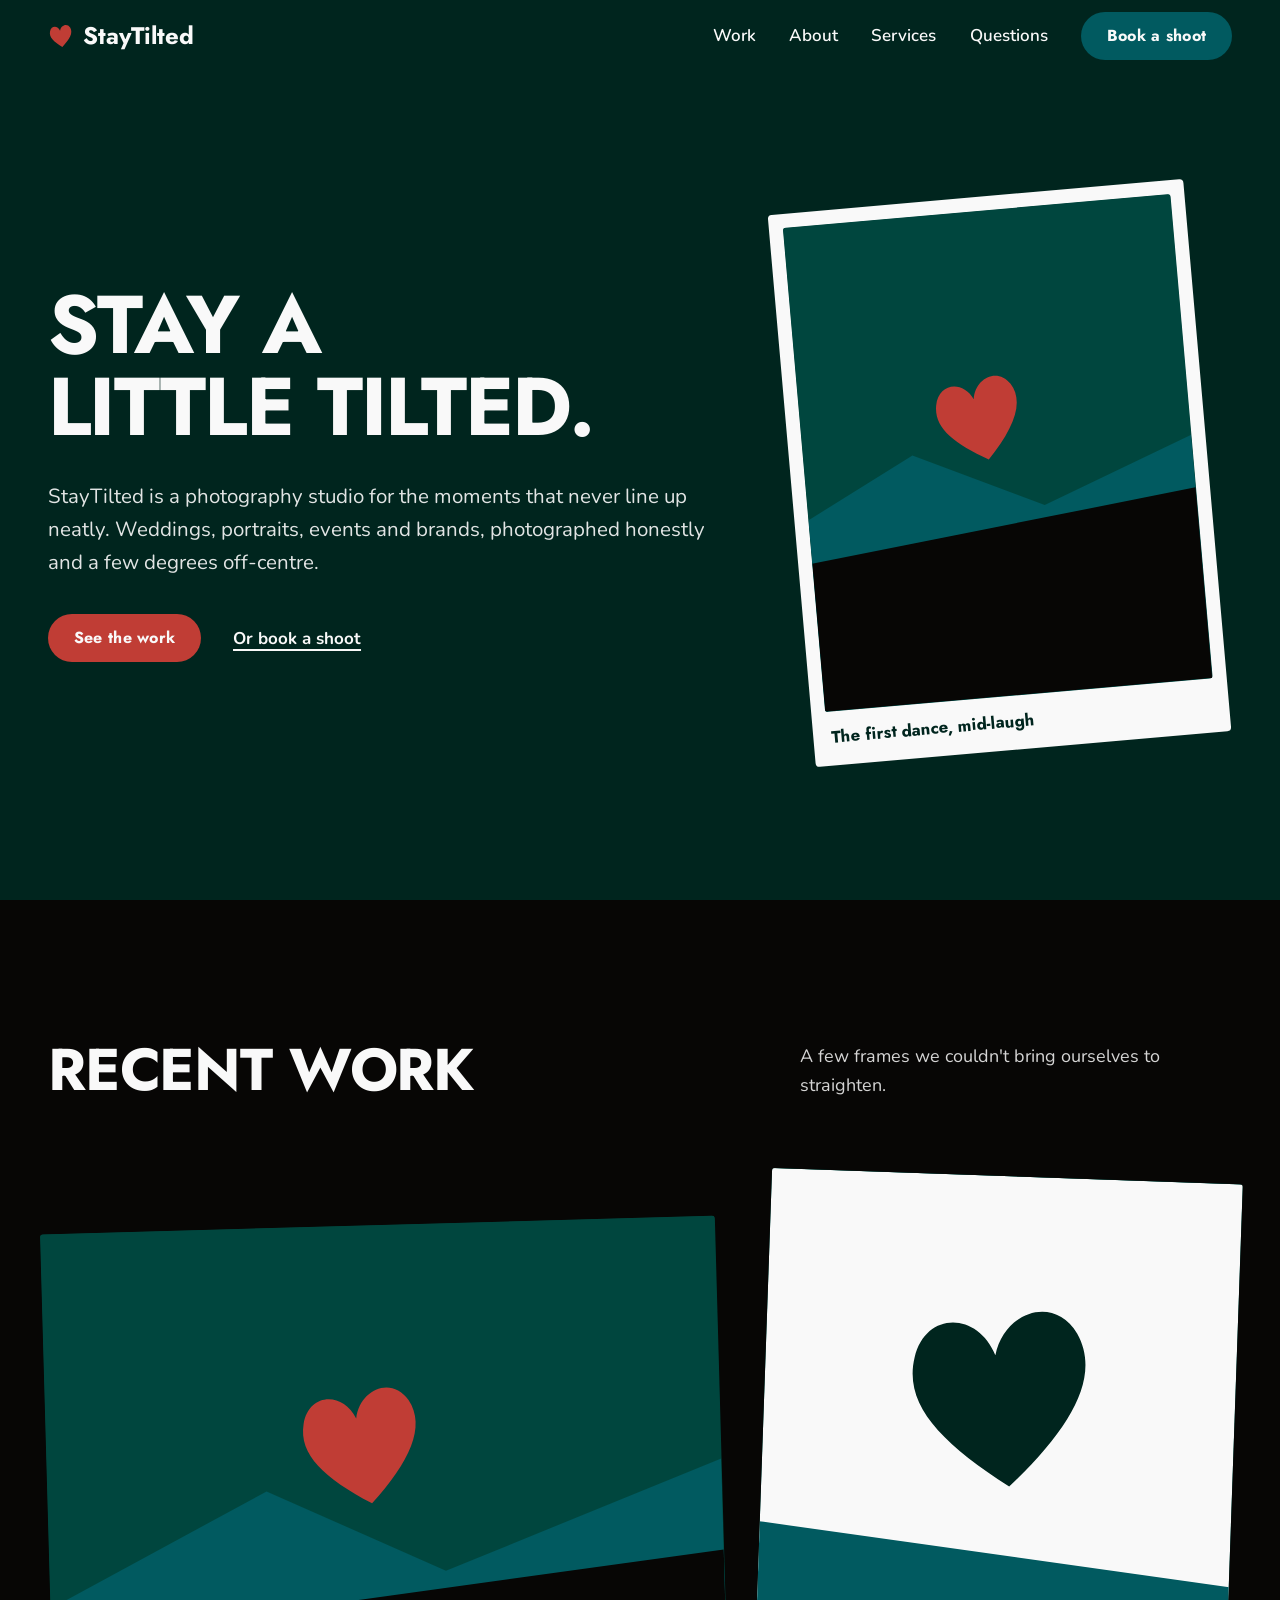
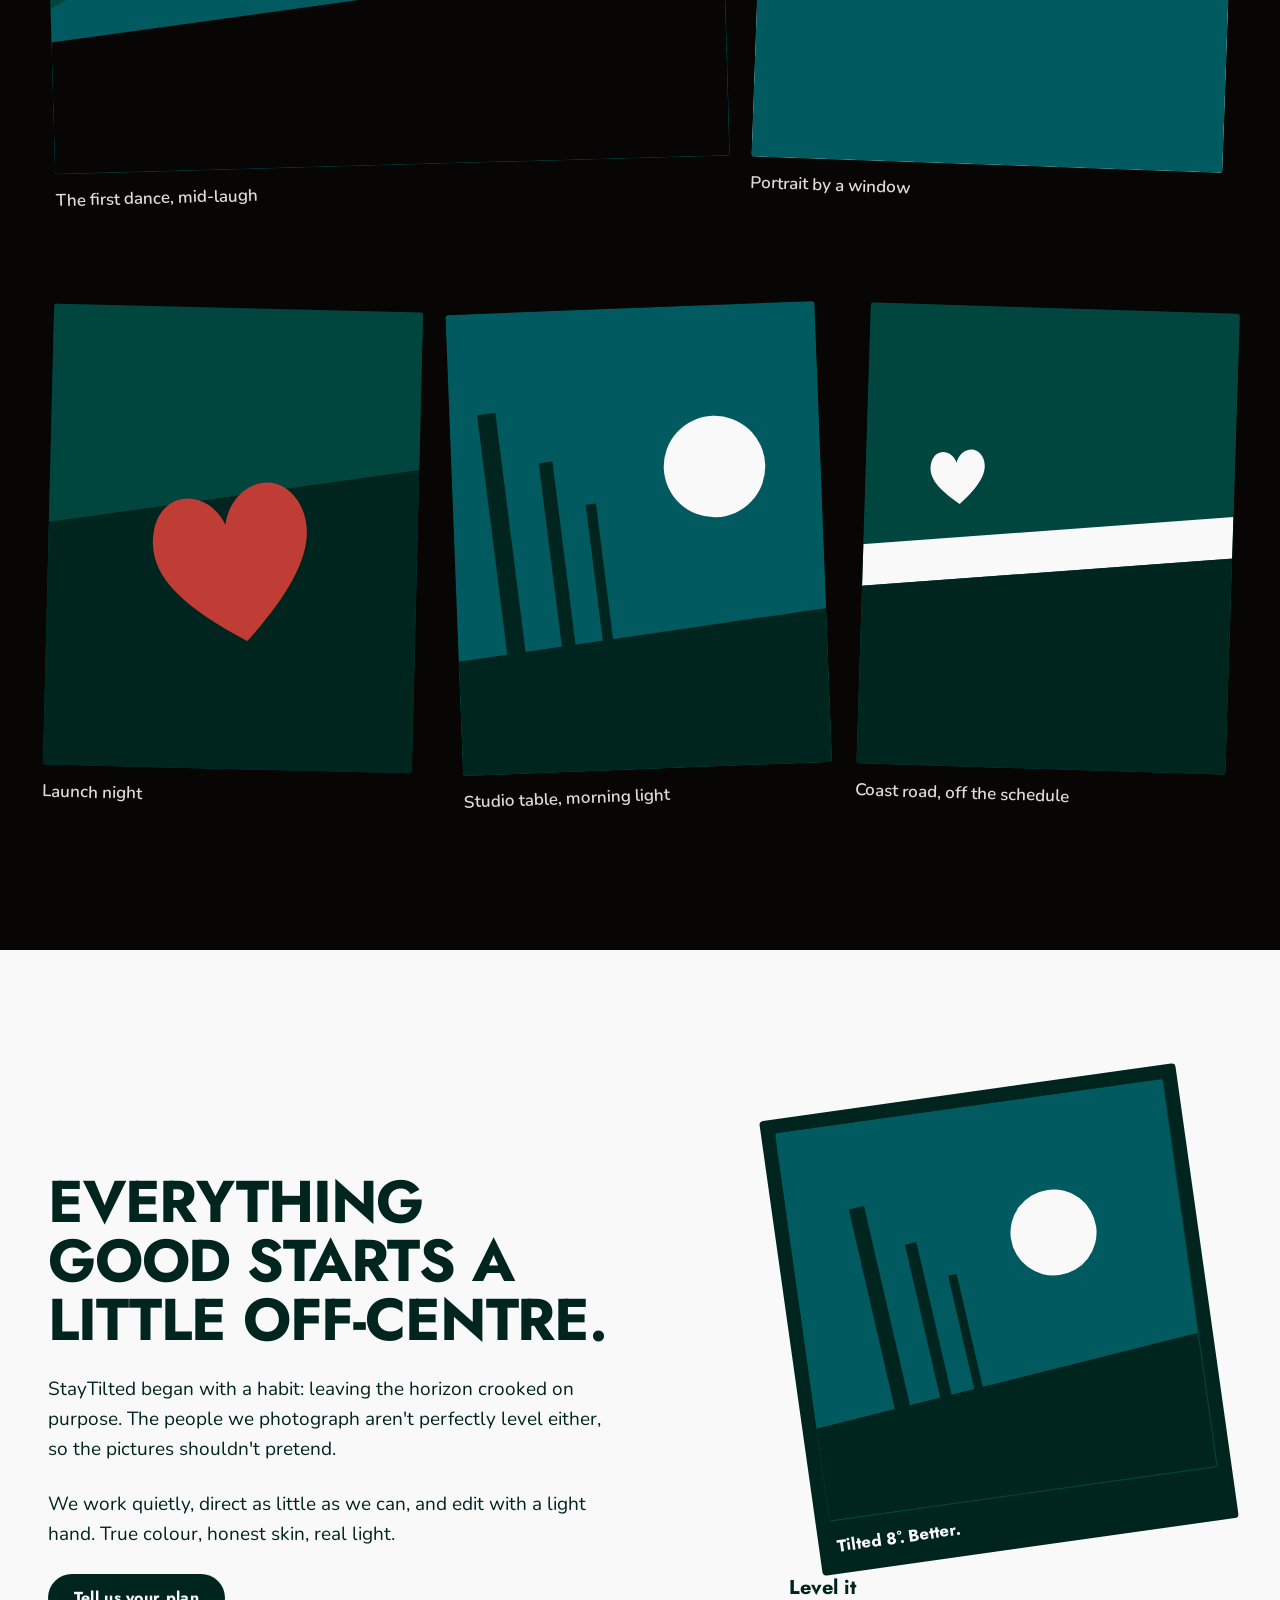
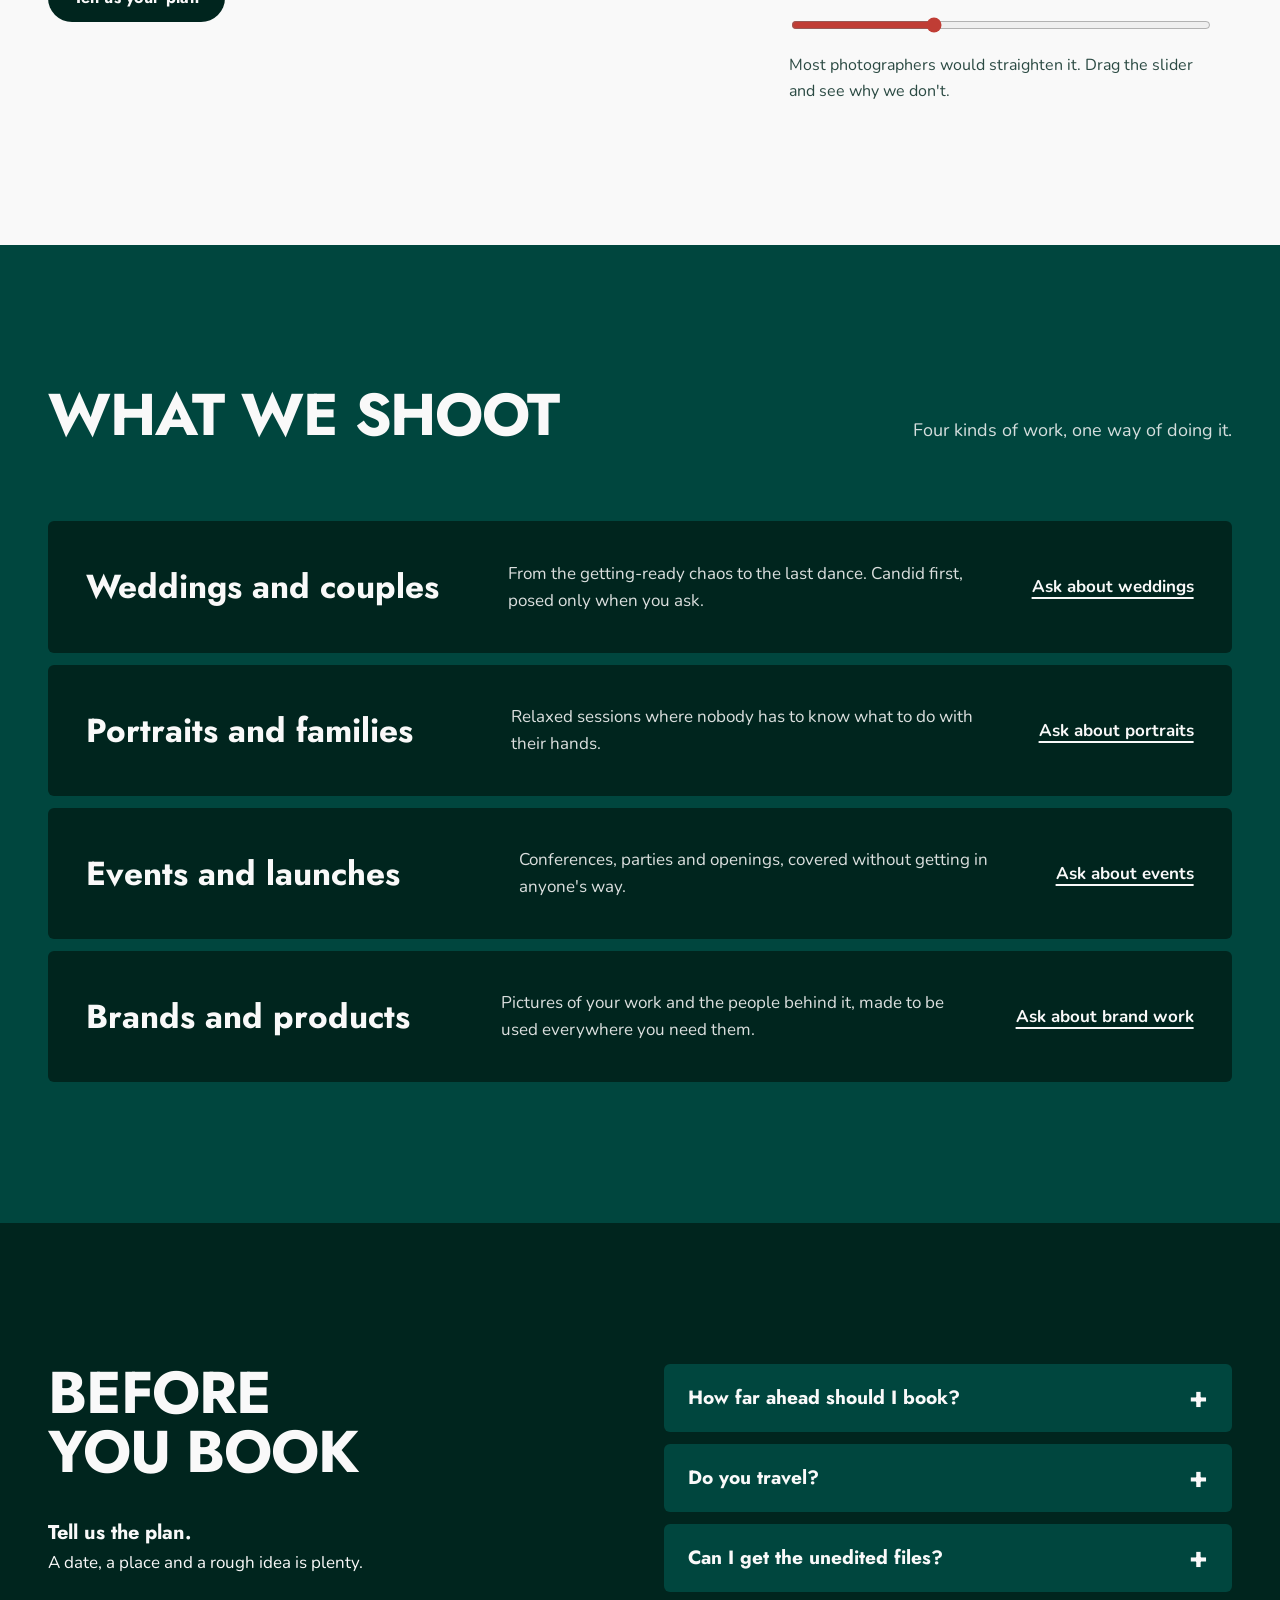
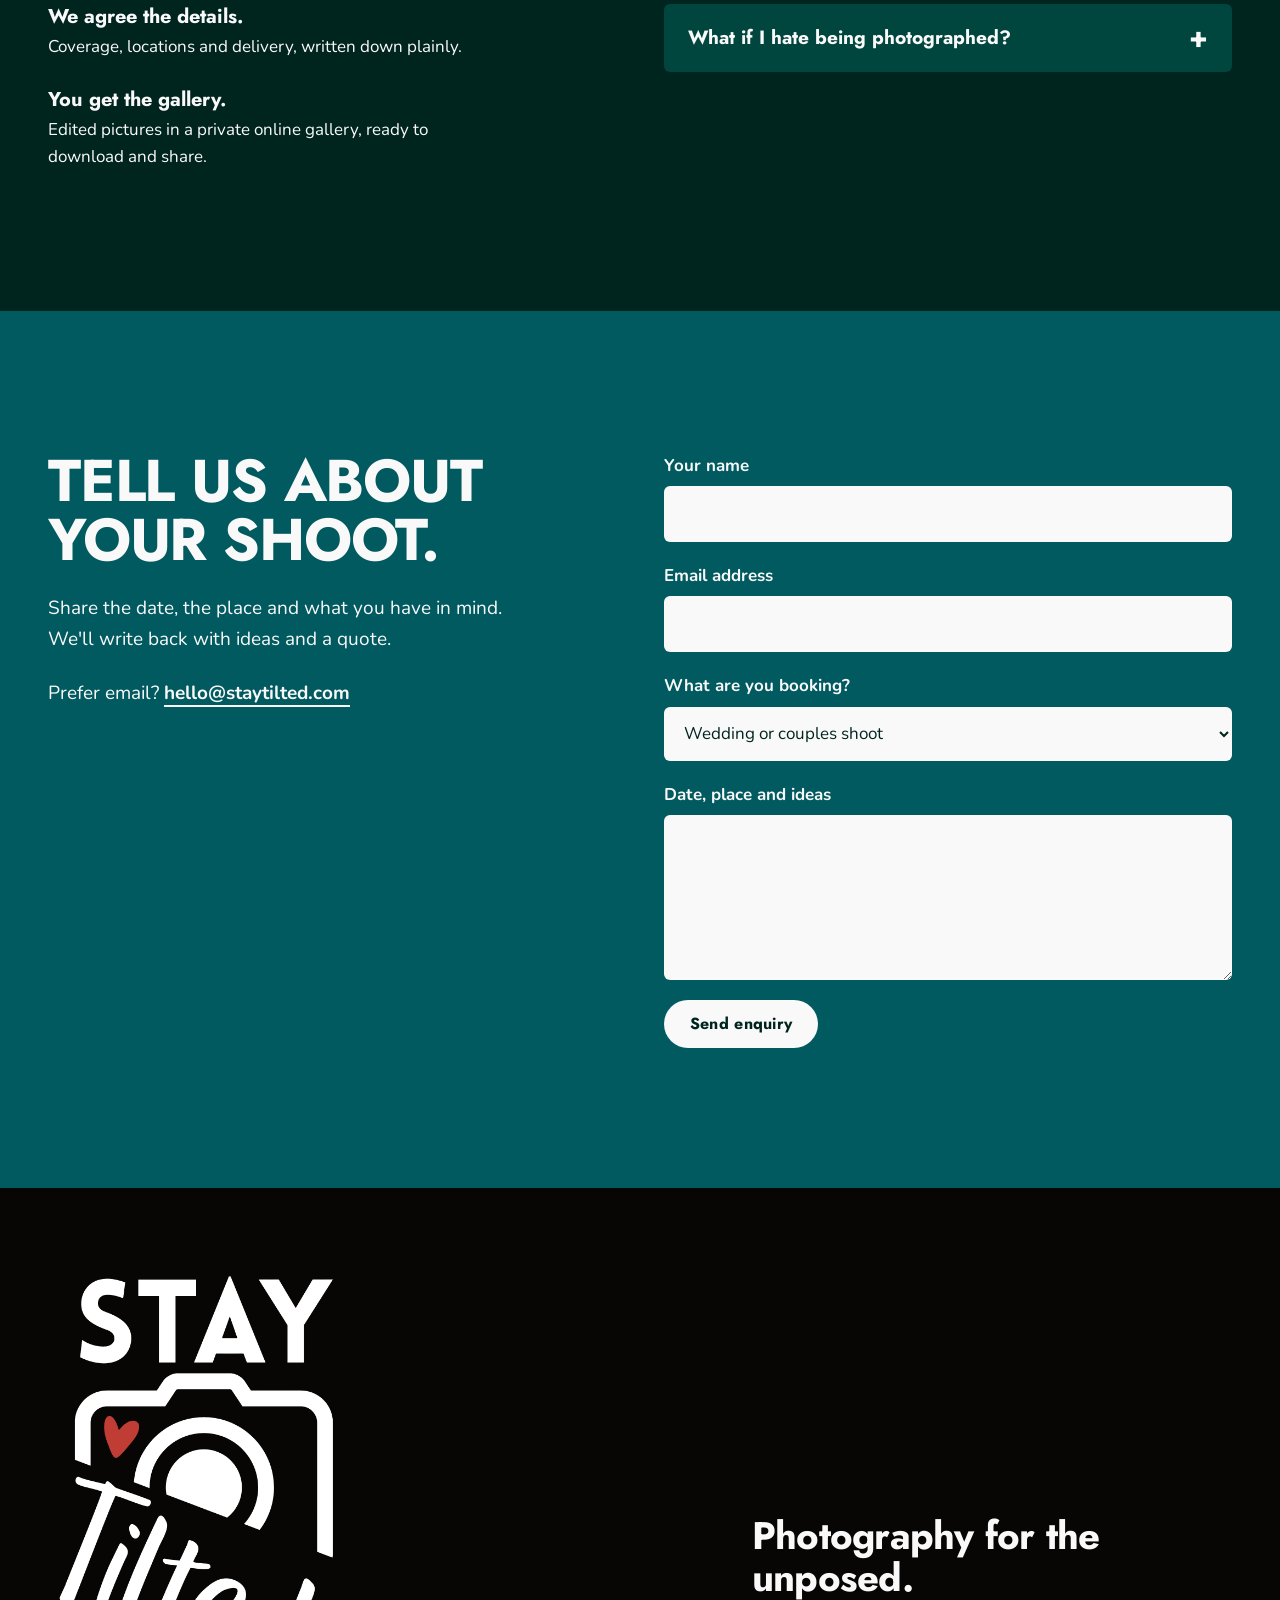
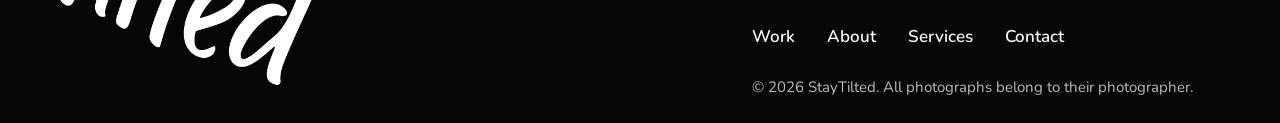
==== Code/index.html @ df0d16cb "Add StayTilted photography landing page" ====
<!doctype html>
<html lang="en">
<head>
  <meta charset="utf-8">
  <meta name="viewport" content="width=device-width, initial-scale=1">
  <title>StayTilted | Photography for the unposed</title>
  <meta name="description" content="StayTilted is a photography studio for weddings, portraits, events and brands. Honest, candid pictures, photographed a few degrees off-centre.">
  <meta name="theme-color" content="#00251e">
  <meta property="og:type" content="website">
  <meta property="og:title" content="StayTilted | Photography for the unposed">
  <meta property="og:description" content="Weddings, portraits, events and brands, photographed honestly and a few degrees off-centre.">
  <meta name="twitter:card" content="summary_large_image">
  <link rel="icon" href="assets/favicon.svg" type="image/svg+xml">
  <link rel="preconnect" href="https://fonts.googleapis.com">
  <link rel="preconnect" href="https://fonts.gstatic.com" crossorigin>
  <link rel="stylesheet" href="https://fonts.googleapis.com/css2?family=Jost:wght@500;700&family=Nunito:wght@400;600;700&display=swap">
  <link rel="stylesheet" href="styles.css">
  <script>document.documentElement.classList.add('js');</script>
  <script type="application/ld+json">
  {
    "@context": "https://schema.org",
    "@type": "ProfessionalService",
    "name": "StayTilted",
    "description": "Photography studio for weddings, portraits, events and brands.",
    "serviceType": ["Wedding photography", "Portrait photography", "Event photography", "Brand and product photography"]
  }
  </script>
</head>
<body>
  <a class="skip-link" href="#main">Skip to content</a>

  <!-- Shared drawings: the brand heart and five placeholder scenes. Real photos replace the scenes automatically (see README). -->
  <svg width="0" height="0" style="position:absolute" aria-hidden="true" focusable="false">
    <symbol id="heart" viewBox="0 0 64 64">
      <path d="M32 60C12 44 2 31 7 17 12 3 28 5 32 19 36 6 52 2 58 15c6 14-5 29-26 45Z"/>
    </symbol>

    <symbol id="scene-a" viewBox="0 0 400 400" preserveAspectRatio="xMidYMid slice">
      <rect width="400" height="400" fill="#00463e"/>
      <polygon points="0,262 130,196 235,246 400,184 400,400 0,400" fill="#015a60"/>
      <polygon points="0,282 400,238 400,400 0,400" fill="#070605"/>
      <g transform="rotate(-9 190 190)"><use href="#heart" x="150" y="130" width="80" height="80" fill="#c03d35"/></g>
    </symbol>

    <symbol id="scene-b" viewBox="0 0 400 400" preserveAspectRatio="xMidYMid slice">
      <rect width="400" height="400" fill="#015a60"/>
      <circle cx="268" cy="140" r="44" fill="#f9f9f9"/>
      <polygon points="0,305 400,262 400,400 0,400" fill="#00251e"/>
      <rect x="84" y="86" width="16" height="230" fill="#00251e" transform="rotate(-5 92 316)"/>
      <rect x="132" y="130" width="12" height="186" fill="#00251e" transform="rotate(-5 138 316)"/>
      <rect x="168" y="168" width="9" height="150" fill="#00251e" transform="rotate(-5 172 316)"/>
    </symbol>

    <symbol id="scene-c" viewBox="0 0 400 400" preserveAspectRatio="xMidYMid slice">
      <rect width="400" height="400" fill="#f9f9f9"/>
      <polygon points="0,236 400,278 400,400 0,400" fill="#015a60"/>
      <g transform="rotate(-8 200 150)"><use href="#heart" x="130" y="80" width="140" height="140" fill="#00251e"/></g>
    </symbol>

    <symbol id="scene-d" viewBox="0 0 400 400" preserveAspectRatio="xMidYMid slice">
      <rect width="400" height="400" fill="#00251e"/>
      <polygon points="0,0 400,0 400,130 0,196" fill="#00463e"/>
      <g transform="rotate(-12 200 220)"><use href="#heart" x="120" y="140" width="160" height="160" fill="#c03d35"/></g>
    </symbol>

    <symbol id="scene-e" viewBox="0 0 400 400" preserveAspectRatio="xMidYMid slice">
      <rect width="400" height="400" fill="#00463e"/>
      <polygon points="0,214 400,172 400,208 0,250" fill="#f9f9f9"/>
      <polygon points="0,250 400,208 400,400 0,400" fill="#00251e"/>
      <g transform="rotate(-6 120 150)"><use href="#heart" x="92" y="120" width="56" height="56" fill="#f9f9f9"/></g>
    </symbol>
  </svg>

  <header class="site-header">
    <nav class="nav container" aria-label="Main">
      <a class="brand" href="#top" aria-label="StayTilted, back to top">
        <svg class="brand-heart" aria-hidden="true" focusable="false"><use href="#heart" fill="#c03d35"/></svg>
        <span>StayTilted</span>
      </a>
      <button class="nav-toggle" type="button" aria-expanded="false" aria-controls="nav-links">Menu</button>
      <ul class="nav-links" id="nav-links">
        <li><a href="#work">Work</a></li>
        <li><a href="#about">About</a></li>
        <li><a href="#services">Services</a></li>
        <li><a href="#faq">Questions</a></li>
        <li><a class="btn btn--teal" href="#contact">Book a shoot</a></li>
      </ul>
    </nav>
  </header>

  <main id="main">
    <section class="hero" id="top">
      <div class="container hero-grid">
        <div class="hero-copy">
          <h1 class="reveal">Stay a little tilted.</h1>
          <p class="lead reveal" style="--i:1">StayTilted is a photography studio for the moments that never line up neatly. Weddings, portraits, events and brands, photographed honestly and a few degrees off-centre.</p>
          <div class="actions reveal" style="--i:2">
            <a class="btn btn--red" href="#work">See the work</a>
            <a class="text-link" href="#contact">Or book a shoot</a>
          </div>
        </div>
        <div class="hero-art">
          <svg class="hero-heart" aria-hidden="true" focusable="false"><use href="#heart" fill="#00463e"/></svg>
          <figure class="polaroid hero-frame" id="hero-frame" data-photo="photo-hero" data-alt="Featured photograph by StayTilted">
            <div class="frame" style="--ratio: 4 / 5">
              <svg class="ph" aria-hidden="true" focusable="false"><use href="#scene-a" width="100%" height="100%"/></svg>
            </div>
            <figcaption>The first dance, mid-laugh</figcaption>
          </figure>
        </div>
      </div>
    </section>

    <section class="section work" id="work" aria-labelledby="work-title">
      <div class="container">
        <div class="section-head">
          <h2 id="work-title" class="reveal">Recent work</h2>
          <p class="reveal" style="--i:1">A few frames we couldn't bring ourselves to straighten.</p>
        </div>

        <div class="gallery">
          <figure class="shot reveal g-a" style="--r:-1.6deg" data-photo="photo-01" data-alt="The first dance, mid-laugh">
            <div class="frame" style="--ratio: 5 / 4"><svg class="ph" aria-hidden="true" focusable="false"><use href="#scene-a" width="100%" height="100%"/></svg></div>
            <figcaption>The first dance, mid-laugh</figcaption>
          </figure>
          <figure class="shot reveal g-b" style="--r:2deg; --i:1" data-photo="photo-02" data-alt="Portrait by a window">
            <div class="frame" style="--ratio: 4 / 5"><svg class="ph" aria-hidden="true" focusable="false"><use href="#scene-c" width="100%" height="100%"/></svg></div>
            <figcaption>Portrait by a window</figcaption>
          </figure>
          <figure class="shot reveal g-c" style="--r:1.4deg" data-photo="photo-03" data-alt="Launch night">
            <div class="frame" style="--ratio: 4 / 5"><svg class="ph" aria-hidden="true" focusable="false"><use href="#scene-d" width="100%" height="100%"/></svg></div>
            <figcaption>Launch night</figcaption>
          </figure>
          <figure class="shot reveal g-d" style="--r:-2.2deg; --i:1" data-photo="photo-04" data-alt="Studio table, morning light">
            <div class="frame" style="--ratio: 4 / 5"><svg class="ph" aria-hidden="true" focusable="false"><use href="#scene-b" width="100%" height="100%"/></svg></div>
            <figcaption>Studio table, morning light</figcaption>
          </figure>
          <figure class="shot reveal g-e" style="--r:1.8deg; --i:2" data-photo="photo-05" data-alt="Coast road, off the schedule">
            <div class="frame" style="--ratio: 4 / 5"><svg class="ph" aria-hidden="true" focusable="false"><use href="#scene-e" width="100%" height="100%"/></svg></div>
            <figcaption>Coast road, off the schedule</figcaption>
          </figure>
        </div>
      </div>
    </section>

    <section class="section about on-light" id="about" aria-labelledby="about-title">
      <div class="container about-grid">
        <div class="about-copy">
          <h2 id="about-title" class="reveal">Everything good starts a little off-centre.</h2>
          <p class="reveal" style="--i:1">StayTilted began with a habit: leaving the horizon crooked on purpose. The people we photograph aren't perfectly level either, so the pictures shouldn't pretend.</p>
          <p class="reveal" style="--i:2">We work quietly, direct as little as we can, and edit with a light hand. True colour, honest skin, real light.</p>
          <a class="btn btn--forest reveal" style="--i:3" href="#contact">Tell us your plan</a>
        </div>

        <div class="level reveal" style="--i:1">
          <figure class="polaroid polaroid--dark level-frame" id="level-frame" data-photo="photo-level" data-alt="A photograph, tilted">
            <div class="frame" style="--ratio: 1 / 1">
              <svg class="ph" aria-hidden="true" focusable="false"><use href="#scene-b" width="100%" height="100%"/></svg>
            </div>
            <figcaption id="level-caption">Tilted 8°. Better.</figcaption>
          </figure>
          <div class="level-control">
            <label for="level-range">Level it</label>
            <input id="level-range" type="range" min="-12" max="0" step="1" value="-8" aria-describedby="level-caption">
            <p class="level-hint">Most photographers would straighten it. Drag the slider and see why we don't.</p>
          </div>
        </div>
      </div>
    </section>

    <section class="section services" id="services" aria-labelledby="services-title">
      <div class="container">
        <div class="section-head">
          <h2 id="services-title" class="reveal">What we shoot</h2>
          <p class="reveal" style="--i:1">Four kinds of work, one way of doing it.</p>
        </div>
        <ul class="service-list">
          <li class="service reveal">
            <h3>Weddings and couples</h3>
            <p>From the getting-ready chaos to the last dance. Candid first, posed only when you ask.</p>
            <a class="text-link" href="#contact" data-type="Wedding or couples shoot">Ask about weddings</a>
          </li>
          <li class="service reveal" style="--i:1">
            <h3>Portraits and families</h3>
            <p>Relaxed sessions where nobody has to know what to do with their hands.</p>
            <a class="text-link" href="#contact" data-type="Portrait or family session">Ask about portraits</a>
          </li>
          <li class="service reveal" style="--i:2">
            <h3>Events and launches</h3>
            <p>Conferences, parties and openings, covered without getting in anyone's way.</p>
            <a class="text-link" href="#contact" data-type="Event or launch">Ask about events</a>
          </li>
          <li class="service reveal" style="--i:3">
            <h3>Brands and products</h3>
            <p>Pictures of your work and the people behind it, made to be used everywhere you need them.</p>
            <a class="text-link" href="#contact" data-type="Brand or product shoot">Ask about brand work</a>
          </li>
        </ul>
      </div>
    </section>

    <section class="section faq" id="faq" aria-labelledby="faq-title">
      <div class="container faq-grid">
        <div class="how">
          <h2 id="faq-title" class="reveal">Before you book</h2>
          <p class="reveal" style="--i:1"><strong>Tell us the plan.</strong> A date, a place and a rough idea is plenty.</p>
          <p class="reveal" style="--i:2"><strong>We agree the details.</strong> Coverage, locations and delivery, written down plainly.</p>
          <p class="reveal" style="--i:3"><strong>You get the gallery.</strong> Edited pictures in a private online gallery, ready to download and share.</p>
        </div>
        <div class="questions">
          <details class="reveal">
            <summary>How far ahead should I book?</summary>
            <p>As early as you can. Weekends and popular seasons fill first, but ask even if your date is close.</p>
          </details>
          <details class="reveal" style="--i:1">
            <summary>Do you travel?</summary>
            <p>Yes. Tell us where, and we'll sort the details out in your quote.</p>
          </details>
          <details class="reveal" style="--i:2">
            <summary>Can I get the unedited files?</summary>
            <p>We deliver edited pictures only, so everything you receive looks the way we intend it to.</p>
          </details>
          <details class="reveal" style="--i:3">
            <summary>What if I hate being photographed?</summary>
            <p>Most people do. We keep the camera moving and the instructions light, so you mostly forget it's there.</p>
          </details>
        </div>
      </div>
    </section>

    <section class="section contact" id="contact" aria-labelledby="contact-title">
      <div class="container contact-grid">
        <div class="contact-copy">
          <h2 id="contact-title" class="reveal">Tell us about your shoot.</h2>
          <p class="reveal" style="--i:1">Share the date, the place and what you have in mind. We'll write back with ideas and a quote.</p>
          <p class="reveal" style="--i:2">Prefer email? <a class="text-link" id="mail-link" href="mailto:hello@staytilted.com">hello@staytilted.com</a></p>
        </div>

        <form class="form reveal" id="enquiry" style="--i:1" action="mailto:hello@staytilted.com" method="post" enctype="text/plain" data-email="hello@staytilted.com">
          <div class="field">
            <label for="f-name">Your name</label>
            <input id="f-name" name="name" type="text" autocomplete="name" required>
          </div>
          <div class="field">
            <label for="f-email">Email address</label>
            <input id="f-email" name="email" type="email" autocomplete="email" required>
          </div>
          <div class="field">
            <label for="f-type">What are you booking?</label>
            <select id="f-type" name="type">
              <option>Wedding or couples shoot</option>
              <option>Portrait or family session</option>
              <option>Event or launch</option>
              <option>Brand or product shoot</option>
              <option>Something else</option>
            </select>
          </div>
          <div class="field">
            <label for="f-msg">Date, place and ideas</label>
            <textarea id="f-msg" name="message" rows="5" required></textarea>
          </div>
          <button class="btn btn--paper" type="submit">Send enquiry</button>
        </form>
      </div>
    </section>
  </main>

  <footer class="site-footer">
    <div class="container">
      <div class="foot-grid">
        <img class="foot-logo" src="../Footage/Stay%20Tilted%20Logo%20white.png" alt="StayTilted" loading="lazy">
        <div class="foot-side">
          <p class="foot-tag">Photography for the unposed.</p>
          <ul>
            <li><a href="#work">Work</a></li>
            <li><a href="#about">About</a></li>
            <li><a href="#services">Services</a></li>
            <li><a href="#contact">Contact</a></li>
          </ul>
          <p class="legal">&copy; <span id="year">2026</span> StayTilted. All photographs belong to their photographer.</p>
        </div>
      </div>
    </div>
  </footer>

  <script src="script.js" defer></script>
</body>
</html>
---- Code/styles.css ----
/* StayTilted — palette from the brand sheet */
:root {
  --forest-900: #00251e;
  --forest-700: #00463e;
  --teal: #015a60;
  --paper: #f9f9f9;
  --red: #c03d35;
  --ink: #070605;

  --font-display: "Jost", "Avenir Next", "Century Gothic", system-ui, sans-serif;
  --font-body: "Nunito", "Avenir Next", system-ui, sans-serif;

  --gutter: clamp(1.25rem, 4vw, 3rem);
  --max: 1360px;
  --header-h: 4.5rem;
  --radius: 6px;
  --ease: cubic-bezier(0.16, 1, 0.3, 1);
  /* Spring, damping ~0.8: settles with a small overshoot (for things released after a gesture) */
  --spring: linear(0, .35 8%, .78 16%, 1.04 27%, 1.06 36%, 1.02 48%, .995 64%, 1);
  --focus: var(--paper);
}

*, *::before, *::after { box-sizing: border-box; }
html { scroll-behavior: smooth; scroll-padding-top: calc(var(--header-h) + 1rem); -webkit-text-size-adjust: 100%; }
body {
  margin: 0;
  background: var(--forest-900);
  color: var(--paper);
  font-family: var(--font-body);
  font-size: 1.0625rem;
  line-height: 1.6;
  -webkit-font-smoothing: antialiased;
}
img, svg { display: block; max-width: 100%; }
h1, h2, h3, p, ul, figure { margin: 0; }
ul { padding: 0; list-style: none; }
a { color: inherit; }
:focus-visible { outline: 3px solid var(--focus); outline-offset: 3px; }
.on-light { --focus: var(--teal); }

.container { width: min(100% - 2 * var(--gutter), var(--max)); margin-inline: auto; }
.skip-link {
  position: absolute; left: var(--gutter); top: -4rem; z-index: 100;
  background: var(--paper); color: var(--forest-900); padding: .75rem 1rem; border-radius: var(--radius); font-weight: 700;
}
.skip-link:focus { top: .75rem; }

/* Type */
h1, h2, h3 { font-family: var(--font-display); font-weight: 700; line-height: 1; text-wrap: balance; }
h1 { font-size: clamp(2.75rem, 6.4vw, 6.25rem); text-transform: uppercase; letter-spacing: -.02em; }
h2 { font-size: clamp(2.1rem, 4.6vw, 4rem); text-transform: uppercase; letter-spacing: -.02em; }
h3 { font-size: clamp(1.5rem, 2.6vw, 2.25rem); }
.lead { font-size: clamp(1.125rem, 1.6vw, 1.375rem); max-width: 34em; color: rgba(249, 249, 249, .9); }

/* Buttons and links */
.btn {
  display: inline-flex; align-items: center; justify-content: center;
  min-height: 3rem; padding: .7rem 1.6rem; border: 0; border-radius: 999px;
  font: 700 1rem/1 var(--font-display); letter-spacing: .02em; text-decoration: none; cursor: pointer;
  transition: background-color .2s var(--ease), transform .1s ease-out;
}
.btn:active { transform: scale(.97); }
.btn--red { background: var(--red); color: var(--paper); }
.btn--red:hover { background: #a8332c; }
.btn--teal { background: var(--teal); color: var(--paper); }
.btn--teal:hover { background: #02707a; }
.btn--forest { background: var(--forest-900); color: var(--paper); }
.btn--forest:hover { background: var(--forest-700); }
.btn--paper { background: var(--paper); color: var(--forest-900); }
.btn--paper:hover { background: #fff; }
.text-link { font-weight: 700; text-decoration: underline; text-underline-offset: .3em; text-decoration-thickness: 2px; }
.text-link:hover { text-decoration-color: var(--red); }

/* Header */
.site-header { position: sticky; top: 0; z-index: 50; background: var(--forest-900); }
.nav { min-height: var(--header-h); display: flex; align-items: center; justify-content: space-between; gap: 1.5rem; }
.brand { display: inline-flex; align-items: center; gap: .6rem; text-decoration: none; font: 700 1.5rem/1 var(--font-display); }
.brand-heart { width: 1.6rem; height: 1.6rem; rotate: -8deg; }
.nav-links { display: flex; align-items: center; gap: clamp(1rem, 2.6vw, 2.25rem); }
.nav-links a:not(.btn) { text-decoration: none; font-weight: 600; padding-block: .5rem; }
.nav-links a:not(.btn):hover { text-decoration: underline; text-underline-offset: .35em; text-decoration-thickness: 2px; }
.nav-toggle {
  display: none; min-height: 2.75rem; padding: .5rem 1.1rem; border: 0; border-radius: 999px;
  background: var(--forest-700); color: var(--paper); font: 700 1rem var(--font-display); cursor: pointer;
}

/* Sections */
.section { padding-block: clamp(5rem, 11vw, 10rem); }
.section-head { display: flex; flex-wrap: wrap; align-items: end; justify-content: space-between; gap: 1rem 3rem; margin-bottom: clamp(2.5rem, 6vw, 5rem); }
.section-head p { max-width: 24em; color: rgba(249, 249, 249, .85); font-size: 1.125rem; }

/* Hero */
.hero { padding-block: clamp(2.5rem, 6vw, 5rem) clamp(4rem, 8vw, 7rem); min-height: calc(100svh - var(--header-h)); display: flex; align-items: center; }
.hero-grid { display: grid; grid-template-columns: repeat(12, 1fr); gap: 2.5rem var(--gutter); align-items: center; }
.hero-copy { grid-column: 1 / span 7; display: grid; gap: 1.75rem; justify-items: start; }
.hero-copy .lead { margin-top: .25rem; }
.actions { display: flex; flex-wrap: wrap; align-items: center; gap: 1rem 2rem; margin-top: .5rem; }
.hero-art { grid-column: 8 / span 5; position: relative; padding: 1.5rem; }
.hero-heart { position: absolute; width: 112%; height: 112%; left: -6%; top: -6%; rotate: 14deg; }
.hero-frame { position: relative; rotate: var(--hero-tilt, -5deg); max-width: 440px; margin-inline: auto; }

/* Photo frames */
.frame { aspect-ratio: var(--ratio, 4 / 5); overflow: hidden; border-radius: 3px; background: var(--forest-700); }
.frame .ph { width: 100%; height: 100%; object-fit: cover; }
.polaroid { background: var(--paper); color: var(--forest-900); padding: .9rem .9rem 0; border-radius: 4px; }
.polaroid figcaption { padding: .95rem .25rem 1.15rem; font: 700 1.05rem/1.2 var(--font-display); }
.polaroid--dark { background: var(--forest-900); color: var(--paper); }

/* Gallery */
.work { background: var(--ink); }
.gallery { display: grid; grid-template-columns: repeat(12, 1fr); gap: clamp(2rem, 4vw, 3.5rem) clamp(1.25rem, 3vw, 2.5rem); align-items: end; }
.shot { rotate: var(--r, 0deg); transition: rotate .7s var(--spring), opacity .7s var(--ease), translate .7s var(--ease); transition-delay: 0s, calc(var(--i, 0) * 80ms), calc(var(--i, 0) * 80ms); }
.shot:hover, .shot:focus-within { rotate: 0deg; }
.shot figcaption { padding-top: .8rem; font-weight: 600; color: rgba(249, 249, 249, .88); }
.g-a { grid-column: 1 / span 7; }
.g-b { grid-column: 8 / span 5; }
.g-c { grid-column: 1 / span 4; }
.g-d { grid-column: 5 / span 4; margin-top: clamp(0rem, 4vw, 4rem); }
.g-e { grid-column: 9 / span 4; }

/* About + Level it */
.about { background: var(--paper); color: var(--forest-900); }
.about h2 { color: var(--forest-900); }
.about-grid { display: grid; grid-template-columns: repeat(12, 1fr); gap: 3rem var(--gutter); align-items: center; }
.about-copy { grid-column: 1 / span 6; display: grid; gap: 1.5rem; justify-items: start; }
.about-copy p { font-size: 1.1875rem; max-width: 30em; }
.level { grid-column: 8 / span 5; display: grid; gap: 1.75rem; }
.level-frame { rotate: var(--tilt, -8deg); max-width: 420px; width: 100%; margin-inline: auto; } /* no transition: the photo tracks the slider 1:1 */
.level-control { display: grid; gap: .6rem; max-width: 420px; width: 100%; margin-inline: auto; }
.level-control label { font: 700 1.25rem/1 var(--font-display); }
.level-control input[type="range"] { width: 100%; height: 2rem; accent-color: var(--red); cursor: pointer; }
.level-hint { color: #2b4a43; font-size: 1rem; }

/* Services */
.services { background: var(--forest-700); }
.service-list { display: grid; gap: .75rem; }
.service {
  display: grid; grid-template-columns: 1.1fr 1.4fr auto; gap: 1rem 3rem; align-items: center;
  background: var(--forest-900); border-radius: var(--radius); padding: clamp(1.5rem, 3vw, 2.5rem) clamp(1.25rem, 3vw, 2.5rem);
  transition: background-color .25s var(--ease), opacity .7s var(--ease), translate .7s var(--ease);
}
.service:hover { background: var(--ink); }
.service p { color: rgba(249, 249, 249, .88); max-width: 32em; }

/* Before you book + FAQ */
.faq { background: var(--forest-900); }
.faq-grid { display: grid; grid-template-columns: repeat(12, 1fr); gap: 3rem var(--gutter); align-items: start; }
.how { grid-column: 1 / span 5; display: grid; gap: 1.5rem; }
.how h2 { margin-bottom: .75rem; }
.how p { max-width: 26em; }
.how strong { font-family: var(--font-display); font-size: 1.25rem; display: block; }
.questions { grid-column: 7 / span 6; display: grid; gap: .75rem; }
details { background: var(--forest-700); border-radius: var(--radius); }
summary {
  list-style: none; cursor: pointer; padding: 1.25rem 1.5rem; font: 700 1.2rem/1.3 var(--font-display);
  display: flex; justify-content: space-between; gap: 1rem; align-items: center;
}
summary::-webkit-details-marker { display: none; }
summary::after { content: "+"; font-size: 1.75rem; line-height: 1; color: var(--paper); transition: rotate .3s var(--ease); }
details[open] summary::after { rotate: 45deg; }
details p { padding: 0 1.5rem 1.4rem; max-width: 34em; color: rgba(249, 249, 249, .92); }

/* Contact */
.contact { background: var(--teal); }
.contact-grid { display: grid; grid-template-columns: repeat(12, 1fr); gap: 3rem var(--gutter); align-items: start; }
.contact-copy { grid-column: 1 / span 5; display: grid; gap: 1.5rem; }
.contact-copy p { font-size: 1.1875rem; max-width: 26em; }
.form { grid-column: 7 / span 6; display: grid; gap: 1.25rem; }
.field { display: grid; gap: .45rem; }
.field label { font-weight: 700; }
.field input, .field select, .field textarea {
  width: 100%; border: 0; border-radius: var(--radius); background: var(--paper); color: var(--forest-900);
  font: inherit; padding: .9rem 1rem;
}
.field textarea { resize: vertical; min-height: 8rem; }
.form .btn { justify-self: start; }

/* Footer */
.site-footer { background: var(--ink); padding-block: clamp(3rem, 7vw, 5rem) 1.5rem; overflow: hidden; }
.foot-grid { display: flex; flex-wrap: wrap; align-items: flex-end; justify-content: space-between; gap: 3rem 2rem; }
.foot-logo { width: clamp(11rem, 24vw, 19rem); height: auto; }
.foot-side { display: grid; gap: 1.5rem; justify-items: start; max-width: 30rem; }
.foot-tag { font: 700 clamp(1.5rem, 3vw, 2.5rem)/1.1 var(--font-display); letter-spacing: -.02em; }
.foot-side ul { display: flex; flex-wrap: wrap; gap: .5rem 2rem; font-weight: 600; }
.foot-side a { text-decoration: none; }
.foot-side a:hover { text-decoration: underline; text-underline-offset: .35em; text-decoration-thickness: 2px; }
.legal { color: rgba(249, 249, 249, .75); font-size: .9375rem; }

/* Reveal on scroll (only when JS is running; content is visible otherwise) */
html.js .reveal { opacity: 0; translate: 0 24px; }
html.js .reveal.in { opacity: 1; translate: 0 0; }
.reveal:not(.shot):not(.service) { transition: opacity .7s var(--ease), translate .7s var(--ease); transition-delay: calc(var(--i, 0) * 80ms); }
.service.reveal { transition-delay: calc(var(--i, 0) * 80ms), calc(var(--i, 0) * 80ms), calc(var(--i, 0) * 80ms); }

/* Tablet and phone */
@media (max-width: 960px) {
  .hero { min-height: 0; }
  .hero-copy, .hero-art, .about-copy, .level, .how, .questions, .contact-copy, .form { grid-column: 1 / -1; }
  .hero-art { max-width: 460px; margin-inline: auto; width: 100%; }
  .g-a { grid-column: 1 / -1; }
  .g-b { grid-column: 1 / span 6; }
  .g-c { grid-column: 7 / span 6; }
  .g-d { grid-column: 1 / span 6; margin-top: 0; }
  .g-e { grid-column: 7 / span 6; }
  .service { grid-template-columns: 1fr; }
}
@media (max-width: 820px) {
  .nav { flex-wrap: wrap; padding-block: .75rem; }
  html.js .nav-toggle { display: inline-flex; align-items: center; }
  .nav-links { width: 100%; flex-direction: column; align-items: stretch; gap: .25rem; padding-bottom: 1rem; }
  .nav-links li { display: grid; }
  .nav-links a:not(.btn) { padding: .75rem 0; font-size: 1.125rem; }
  html.js .nav-links { display: none; }
  html.js .nav-links.open { display: flex; }
}
@media (max-width: 560px) {
  .g-b, .g-c, .g-d, .g-e { grid-column: 1 / -1; }
  .section-head { align-items: start; }
}

/* Reduced motion: keep content, drop travel */
@media (prefers-reduced-motion: reduce) {
  html { scroll-behavior: auto; }
  html.js .reveal { opacity: 1; translate: none; }
  *, *::before, *::after { transition-duration: .01ms !important; transition-delay: 0s !important; animation: none !important; }
  .hero-frame { rotate: -3deg; }
}
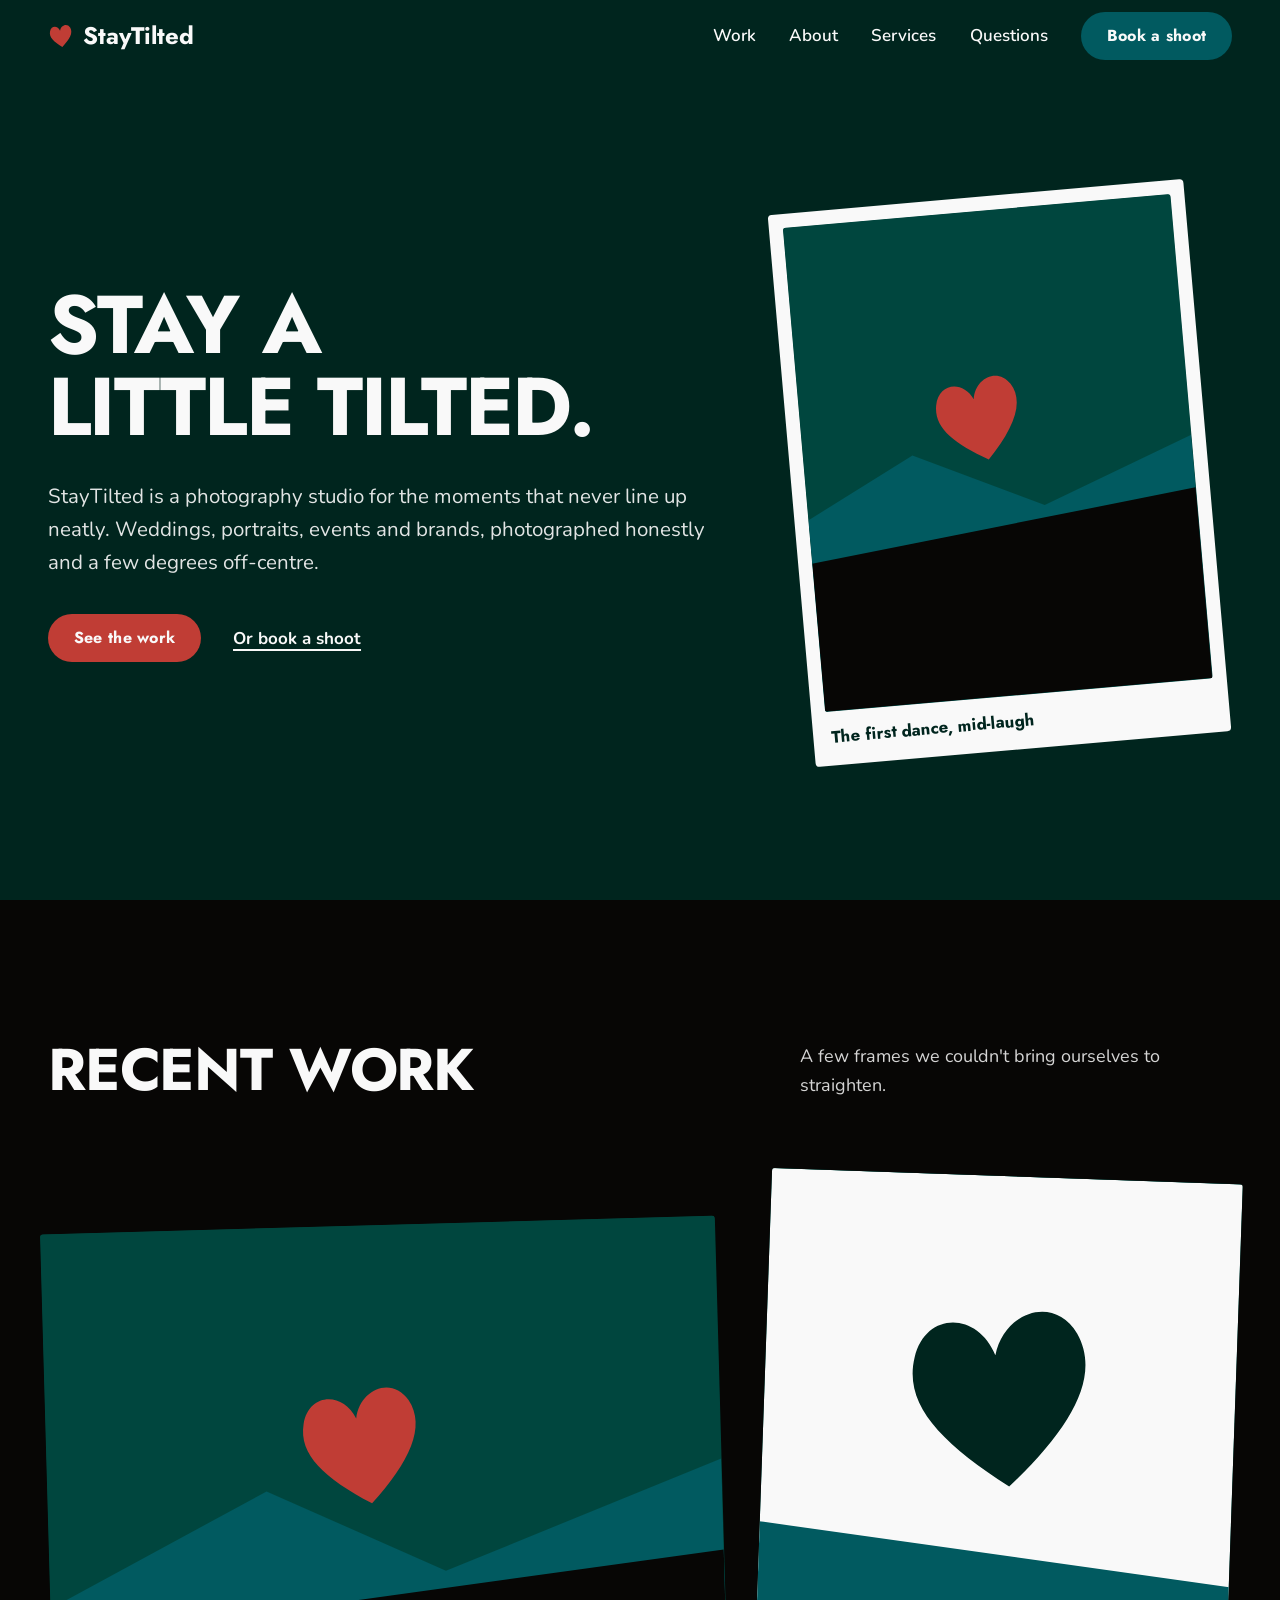
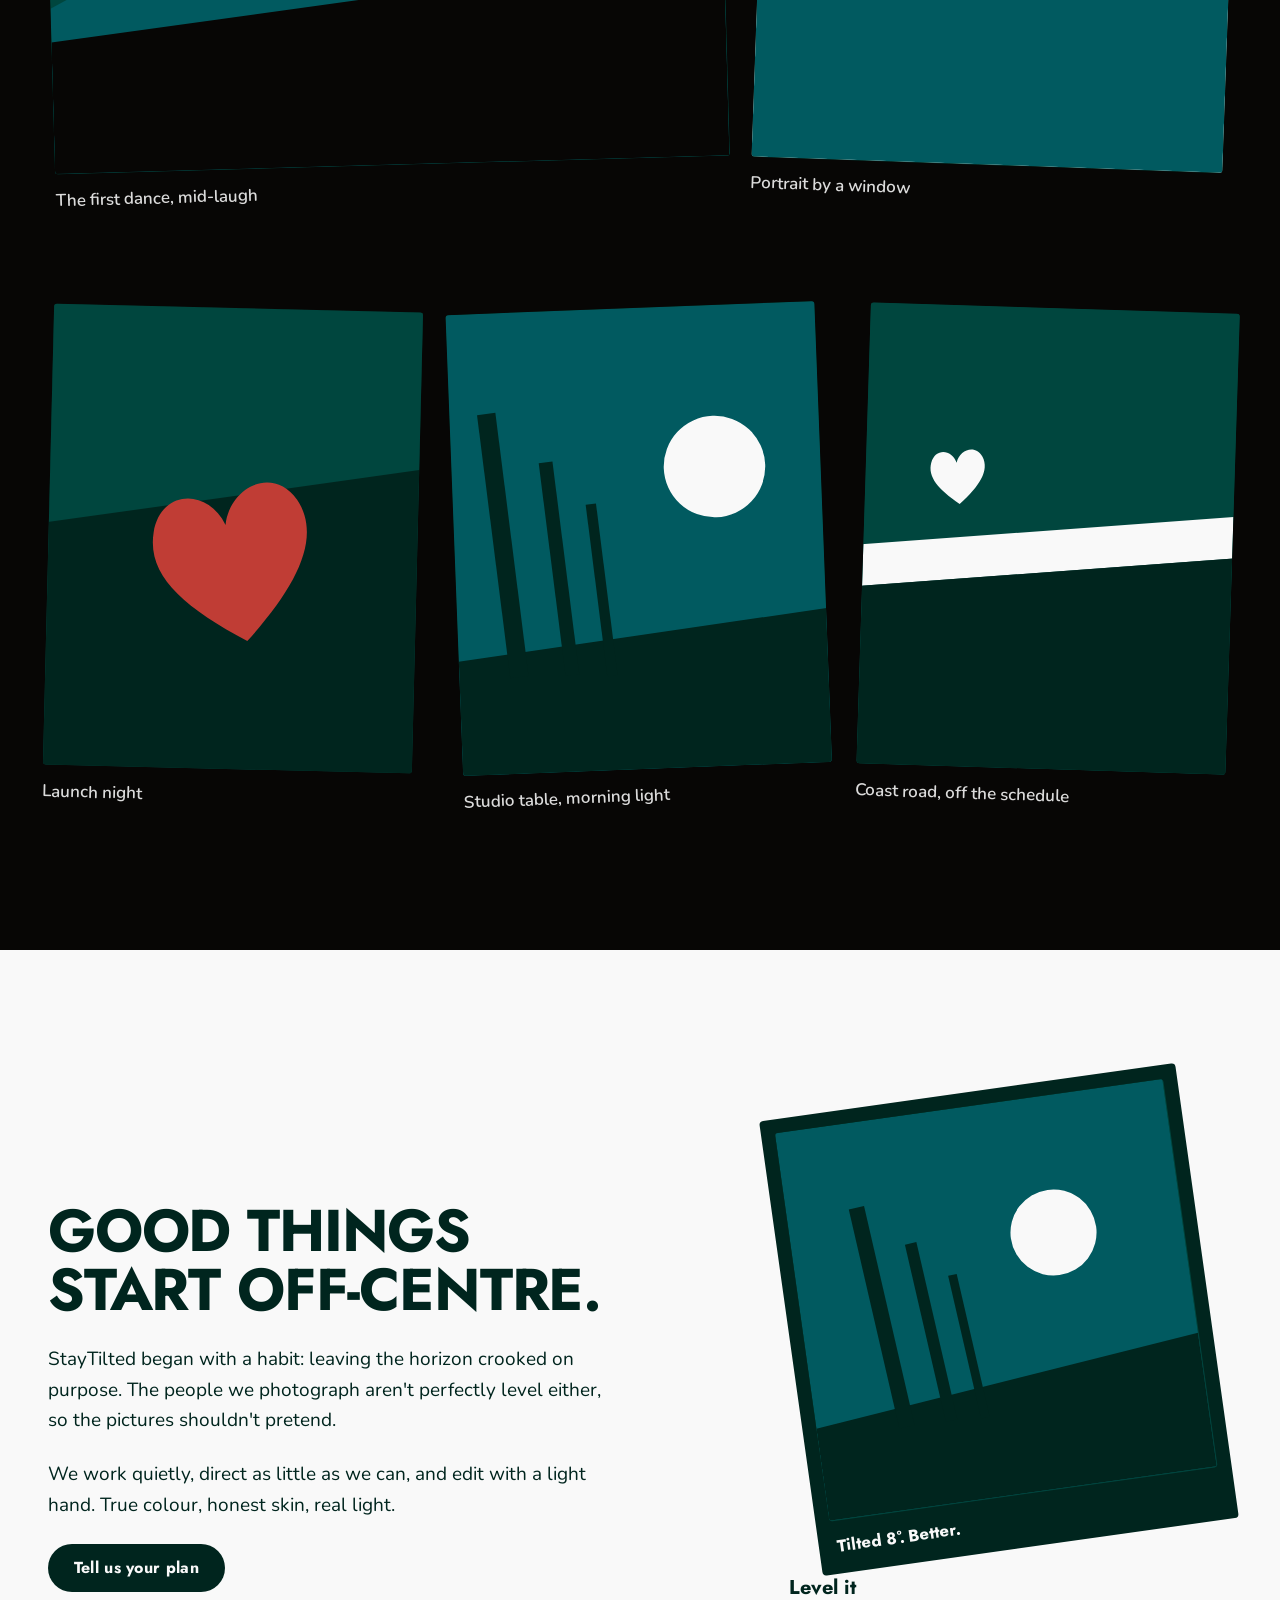
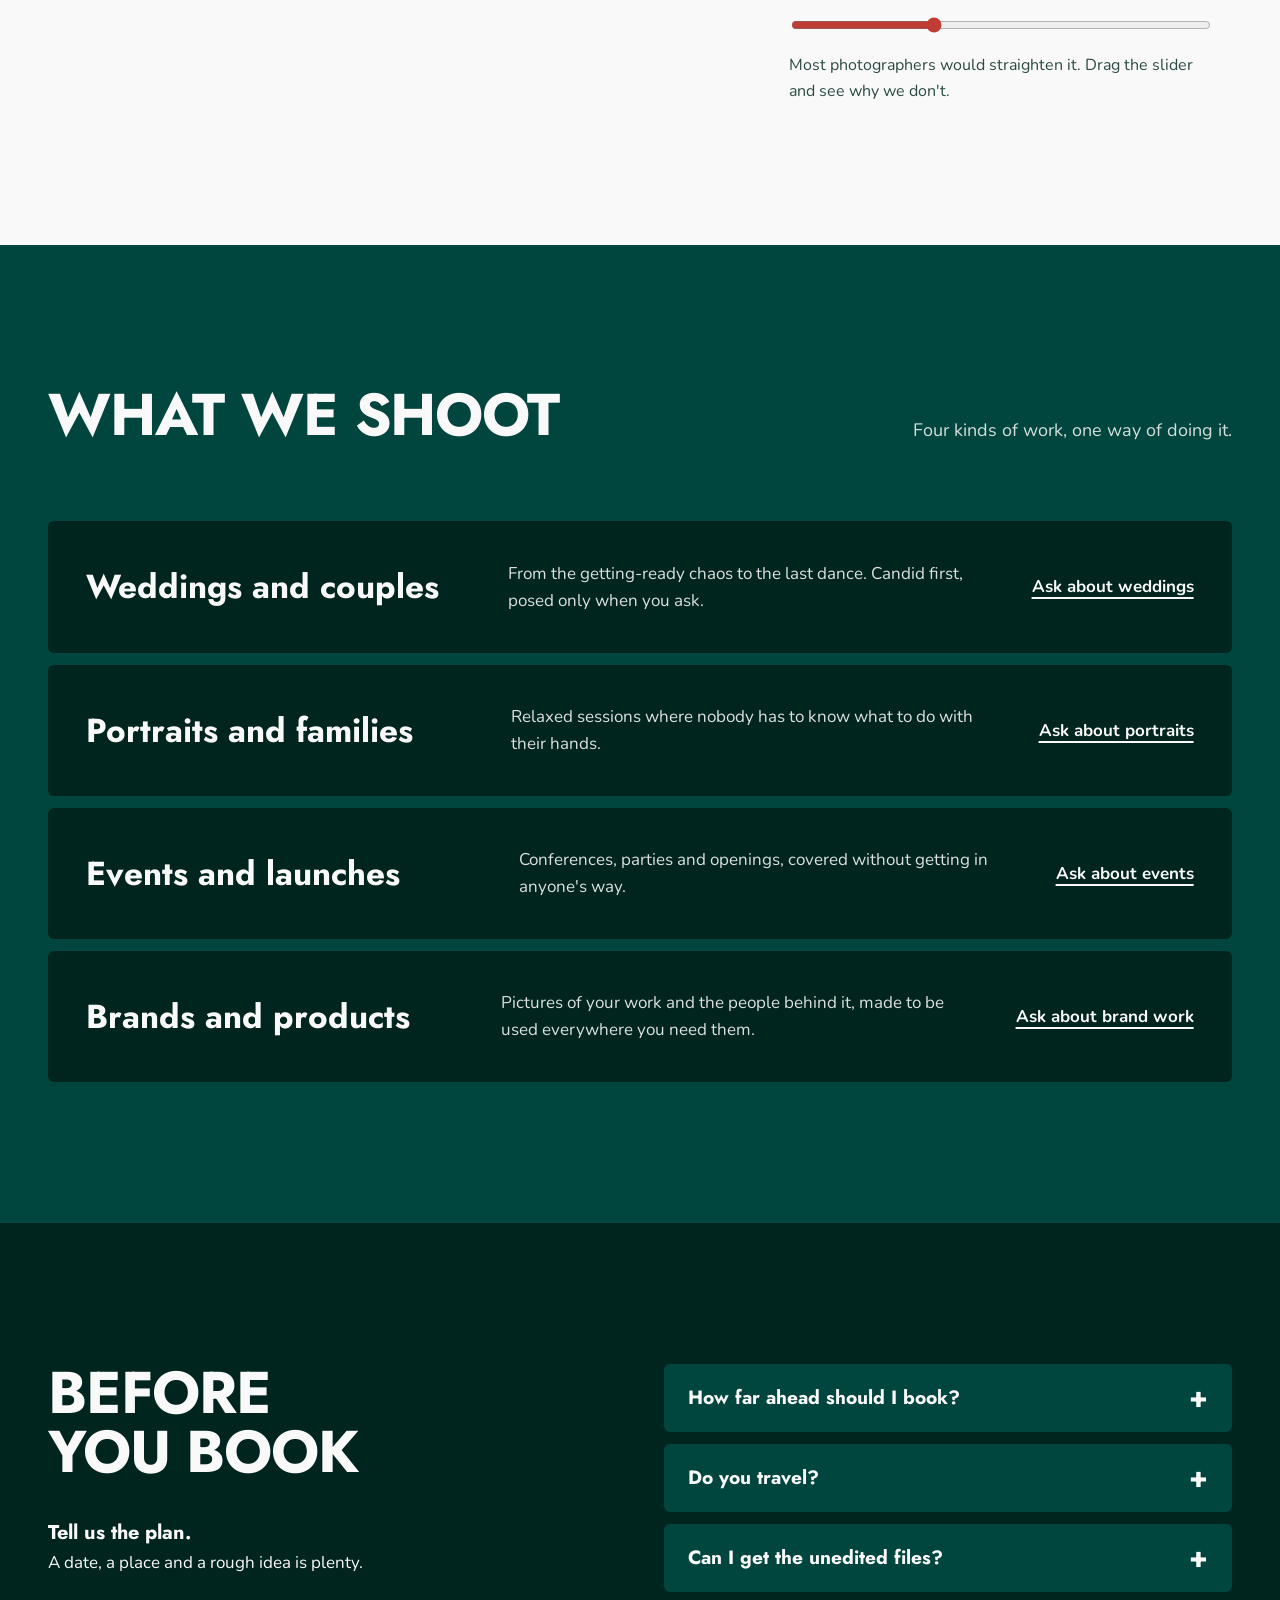
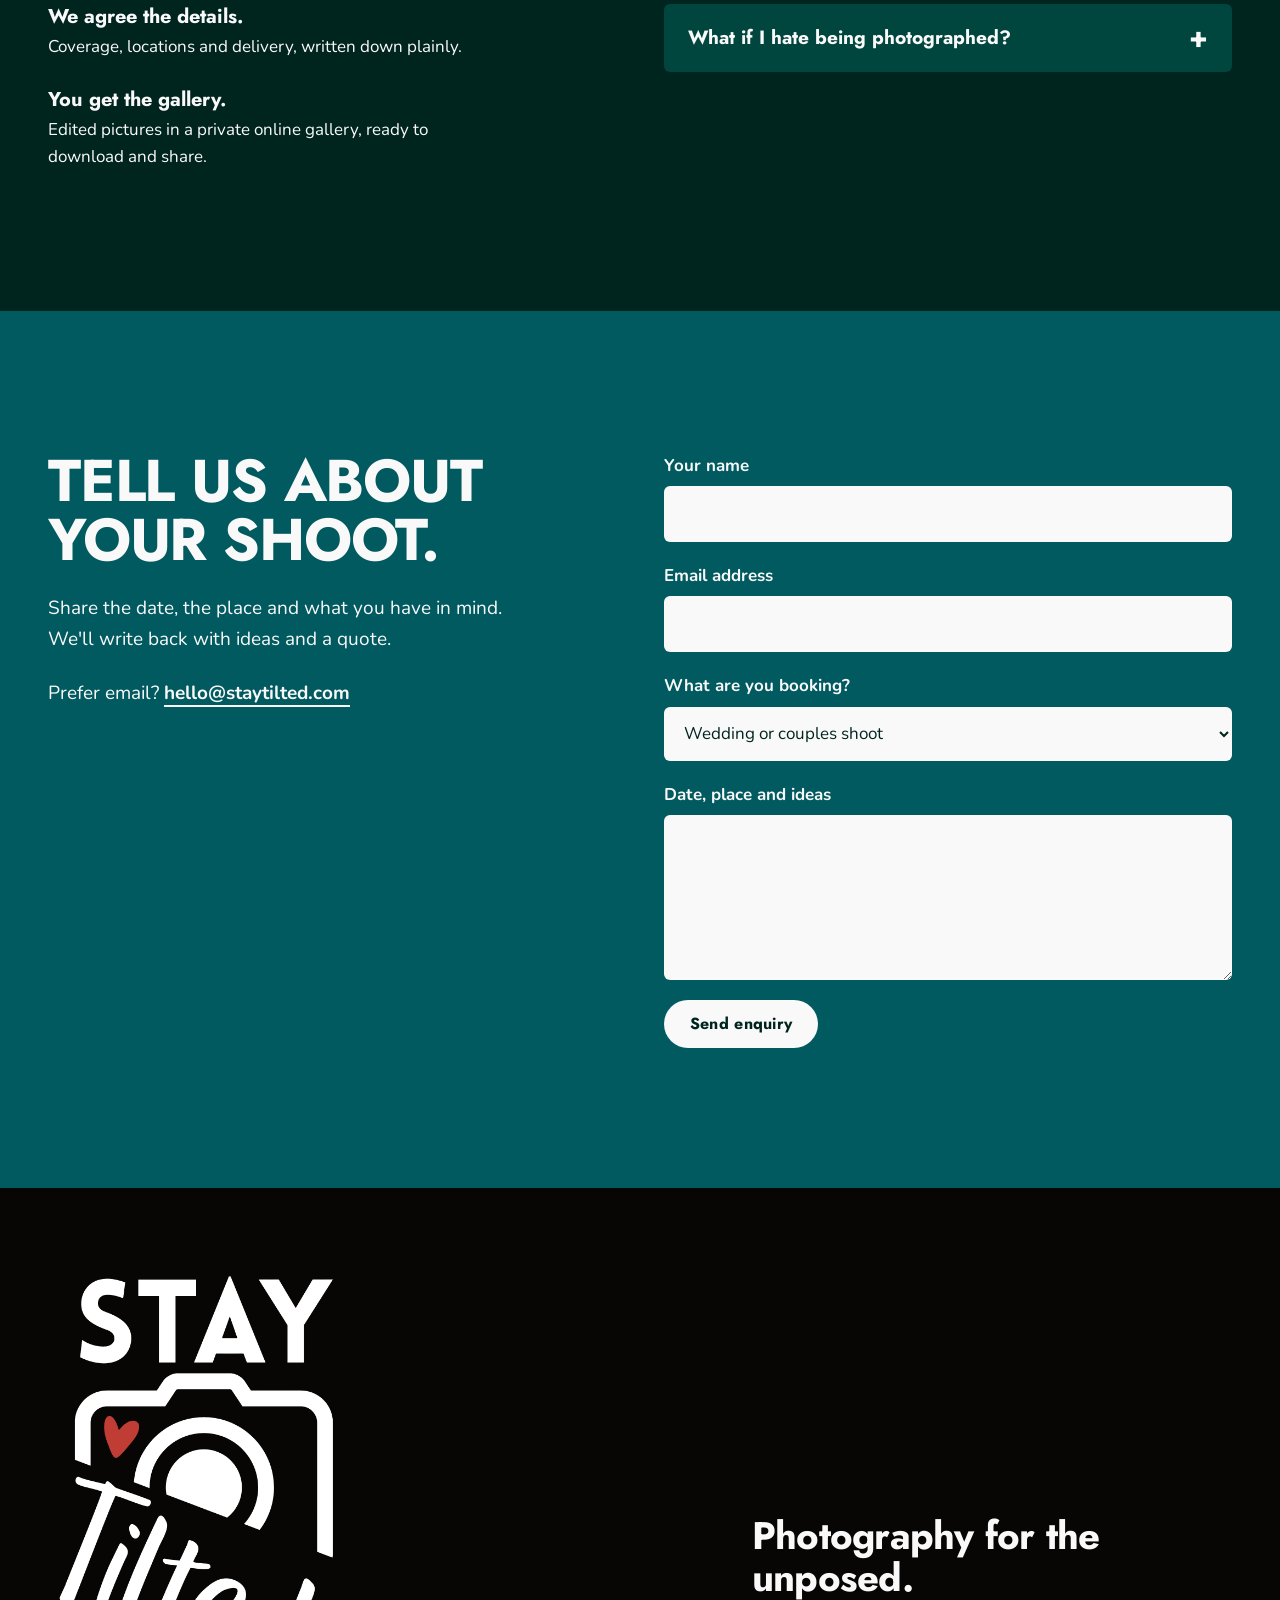
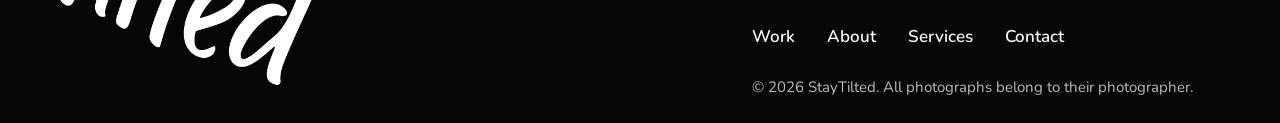
==== commit 757d257d: "modified:   Code/index.html 	modified:   Code/script.js 	modified:   Code/styles.css" ====
--- a/Code/index.html
+++ b/Code/index.html
@@ -15,7 +15,13 @@
   <link rel="preconnect" href="https://fonts.gstatic.com" crossorigin>
   <link rel="stylesheet" href="https://fonts.googleapis.com/css2?family=Jost:wght@500;700&family=Nunito:wght@400;600;700&display=swap">
   <link rel="stylesheet" href="styles.css">
-  <script>document.documentElement.classList.add('js');</script>
+  <script>
+    /* Arms the scroll reveals; if script.js never loads, drop back to fully visible content after 3s */
+    (function (d) {
+      d.classList.add('js');
+      setTimeout(function () { if (!d.classList.contains('js-ready')) d.classList.remove('js'); }, 3000);
+    })(document.documentElement);
+  </script>
   <script type="application/ld+json">
   {
     "@context": "https://schema.org",
@@ -92,9 +98,9 @@
     <section class="hero" id="top">
       <div class="container hero-grid">
         <div class="hero-copy">
-          <h1 class="reveal">Stay a little tilted.</h1>
-          <p class="lead reveal" style="--i:1">StayTilted is a photography studio for the moments that never line up neatly. Weddings, portraits, events and brands, photographed honestly and a few degrees off-centre.</p>
-          <div class="actions reveal" style="--i:2">
+          <h1>Stay a little tilted.</h1>
+          <p class="lead" style="--i:1">StayTilted is a photography studio for the moments that never line up neatly. Weddings, portraits, events and brands, photographed honestly and a few degrees off-centre.</p>
+          <div class="actions" style="--i:2">
             <a class="btn btn--red" href="#work">See the work</a>
             <a class="text-link" href="#contact">Or book a shoot</a>
           </div>
@@ -146,7 +152,7 @@
     <section class="section about on-light" id="about" aria-labelledby="about-title">
       <div class="container about-grid">
         <div class="about-copy">
-          <h2 id="about-title" class="reveal">Everything good starts a little off-centre.</h2>
+          <h2 id="about-title" class="reveal">Good things start off-centre.</h2>
           <p class="reveal" style="--i:1">StayTilted began with a habit: leaving the horizon crooked on purpose. The people we photograph aren't perfectly level either, so the pictures shouldn't pretend.</p>
           <p class="reveal" style="--i:2">We work quietly, direct as little as we can, and edit with a light hand. True colour, honest skin, real light.</p>
           <a class="btn btn--forest reveal" style="--i:3" href="#contact">Tell us your plan</a>
--- a/Code/styles.css
+++ b/Code/styles.css
@@ -15,8 +15,7 @@
   --header-h: 4.5rem;
   --radius: 6px;
   --ease: cubic-bezier(0.16, 1, 0.3, 1);
-  /* Spring, damping ~0.8: settles with a small overshoot (for things released after a gesture) */
-  --spring: linear(0, .35 8%, .78 16%, 1.04 27%, 1.06 36%, 1.02 48%, .995 64%, 1);
+  --ease-out: cubic-bezier(0.23, 1, 0.32, 1);
   --focus: var(--paper);
 }
 
@@ -47,8 +46,8 @@
 
 /* Type */
 h1, h2, h3 { font-family: var(--font-display); font-weight: 700; line-height: 1; text-wrap: balance; }
-h1 { font-size: clamp(2.75rem, 6.4vw, 6.25rem); text-transform: uppercase; letter-spacing: -.02em; }
-h2 { font-size: clamp(2.1rem, 4.6vw, 4rem); text-transform: uppercase; letter-spacing: -.02em; }
+h1 { font-size: clamp(2.25rem, 6.4vw, 6.25rem); text-transform: uppercase; letter-spacing: -.02em; }
+h2 { font-size: clamp(1.9rem, 4.6vw, 4rem); text-transform: uppercase; letter-spacing: -.02em; }
 h3 { font-size: clamp(1.5rem, 2.6vw, 2.25rem); }
 .lead { font-size: clamp(1.125rem, 1.6vw, 1.375rem); max-width: 34em; color: rgba(249, 249, 249, .9); }
 
@@ -61,15 +60,15 @@
 }
 .btn:active { transform: scale(.97); }
 .btn--red { background: var(--red); color: var(--paper); }
-.btn--red:hover { background: #a8332c; }
+
 .btn--teal { background: var(--teal); color: var(--paper); }
-.btn--teal:hover { background: #02707a; }
+
 .btn--forest { background: var(--forest-900); color: var(--paper); }
-.btn--forest:hover { background: var(--forest-700); }
+
 .btn--paper { background: var(--paper); color: var(--forest-900); }
-.btn--paper:hover { background: #fff; }
+
 .text-link { font-weight: 700; text-decoration: underline; text-underline-offset: .3em; text-decoration-thickness: 2px; }
-.text-link:hover { text-decoration-color: var(--red); }
+
 
 /* Header */
 .site-header { position: sticky; top: 0; z-index: 50; background: var(--forest-900); }
@@ -78,7 +77,7 @@
 .brand-heart { width: 1.6rem; height: 1.6rem; rotate: -8deg; }
 .nav-links { display: flex; align-items: center; gap: clamp(1rem, 2.6vw, 2.25rem); }
 .nav-links a:not(.btn) { text-decoration: none; font-weight: 600; padding-block: .5rem; }
-.nav-links a:not(.btn):hover { text-decoration: underline; text-underline-offset: .35em; text-decoration-thickness: 2px; }
+
 .nav-toggle {
   display: none; min-height: 2.75rem; padding: .5rem 1.1rem; border: 0; border-radius: 999px;
   background: var(--forest-700); color: var(--paper); font: 700 1rem var(--font-display); cursor: pointer;
@@ -97,7 +96,11 @@
 .actions { display: flex; flex-wrap: wrap; align-items: center; gap: 1rem 2rem; margin-top: .5rem; }
 .hero-art { grid-column: 8 / span 5; position: relative; padding: 1.5rem; }
 .hero-heart { position: absolute; width: 112%; height: 112%; left: -6%; top: -6%; rotate: 14deg; }
-.hero-frame { position: relative; rotate: var(--hero-tilt, -5deg); max-width: 440px; margin-inline: auto; }
+.hero-frame { position: relative; rotate: -5deg; max-width: 440px; margin-inline: auto; } /* script.js sets the live value directly */
+
+/* Hero entrance: pure CSS, so the first screen never waits on JavaScript */
+.hero-copy > * { transition: opacity .5s var(--ease), translate .5s var(--ease); transition-delay: calc(var(--i, 0) * 80ms); }
+@starting-style { .hero-copy > * { opacity: 0; translate: 0 24px; } }
 
 /* Photo frames */
 .frame { aspect-ratio: var(--ratio, 4 / 5); overflow: hidden; border-radius: 3px; background: var(--forest-700); }
@@ -109,8 +112,8 @@
 /* Gallery */
 .work { background: var(--ink); }
 .gallery { display: grid; grid-template-columns: repeat(12, 1fr); gap: clamp(2rem, 4vw, 3.5rem) clamp(1.25rem, 3vw, 2.5rem); align-items: end; }
-.shot { rotate: var(--r, 0deg); transition: rotate .7s var(--spring), opacity .7s var(--ease), translate .7s var(--ease); transition-delay: 0s, calc(var(--i, 0) * 80ms), calc(var(--i, 0) * 80ms); }
-.shot:hover, .shot:focus-within { rotate: 0deg; }
+.shot { rotate: var(--r, 0deg); transition: rotate .35s var(--ease-out), opacity .5s var(--ease), translate .5s var(--ease); transition-delay: 0s, calc(var(--i, 0) * 80ms), calc(var(--i, 0) * 80ms); }
+
 .shot figcaption { padding-top: .8rem; font-weight: 600; color: rgba(249, 249, 249, .88); }
 .g-a { grid-column: 1 / span 7; }
 .g-b { grid-column: 8 / span 5; }
@@ -125,7 +128,7 @@
 .about-copy { grid-column: 1 / span 6; display: grid; gap: 1.5rem; justify-items: start; }
 .about-copy p { font-size: 1.1875rem; max-width: 30em; }
 .level { grid-column: 8 / span 5; display: grid; gap: 1.75rem; }
-.level-frame { rotate: var(--tilt, -8deg); max-width: 420px; width: 100%; margin-inline: auto; } /* no transition: the photo tracks the slider 1:1 */
+.level-frame { rotate: -8deg; max-width: 420px; width: 100%; margin-inline: auto; } /* no transition: the photo tracks the slider 1:1 */
 .level-control { display: grid; gap: .6rem; max-width: 420px; width: 100%; margin-inline: auto; }
 .level-control label { font: 700 1.25rem/1 var(--font-display); }
 .level-control input[type="range"] { width: 100%; height: 2rem; accent-color: var(--red); cursor: pointer; }
@@ -137,9 +140,9 @@
 .service {
   display: grid; grid-template-columns: 1.1fr 1.4fr auto; gap: 1rem 3rem; align-items: center;
   background: var(--forest-900); border-radius: var(--radius); padding: clamp(1.5rem, 3vw, 2.5rem) clamp(1.25rem, 3vw, 2.5rem);
-  transition: background-color .25s var(--ease), opacity .7s var(--ease), translate .7s var(--ease);
-}
-.service:hover { background: var(--ink); }
+  transition: background-color .25s var(--ease), opacity .5s var(--ease), translate .5s var(--ease);
+}
+
 .service p { color: rgba(249, 249, 249, .88); max-width: 32em; }
 
 /* Before you book + FAQ */
@@ -183,14 +186,27 @@
 .foot-tag { font: 700 clamp(1.5rem, 3vw, 2.5rem)/1.1 var(--font-display); letter-spacing: -.02em; }
 .foot-side ul { display: flex; flex-wrap: wrap; gap: .5rem 2rem; font-weight: 600; }
 .foot-side a { text-decoration: none; }
-.foot-side a:hover { text-decoration: underline; text-underline-offset: .35em; text-decoration-thickness: 2px; }
+
 .legal { color: rgba(249, 249, 249, .75); font-size: .9375rem; }
 
 /* Reveal on scroll (only when JS is running; content is visible otherwise) */
 html.js .reveal { opacity: 0; translate: 0 24px; }
 html.js .reveal.in { opacity: 1; translate: 0 0; }
-.reveal:not(.shot):not(.service) { transition: opacity .7s var(--ease), translate .7s var(--ease); transition-delay: calc(var(--i, 0) * 80ms); }
+.reveal:not(.shot):not(.service) { transition: opacity .5s var(--ease), translate .5s var(--ease); transition-delay: calc(var(--i, 0) * 80ms); }
 .service.reveal { transition-delay: calc(var(--i, 0) * 80ms), calc(var(--i, 0) * 80ms), calc(var(--i, 0) * 80ms); }
+
+/* Hover effects only for real pointers (touch screens fire false hovers on tap) */
+@media (hover: hover) and (pointer: fine) {
+  .btn--red:hover { background: #a8332c; }
+  .btn--teal:hover { background: #02707a; }
+  .btn--forest:hover { background: var(--forest-700); }
+  .btn--paper:hover { background: #fff; }
+  .text-link:hover { text-decoration-color: var(--red); }
+  .nav-links a:not(.btn):hover,
+  .foot-side a:hover { text-decoration: underline; text-underline-offset: .35em; text-decoration-thickness: 2px; }
+  .shot:hover { rotate: 0deg; }
+  .service:hover { background: var(--ink); }
+}
 
 /* Tablet and phone */
 @media (max-width: 960px) {
